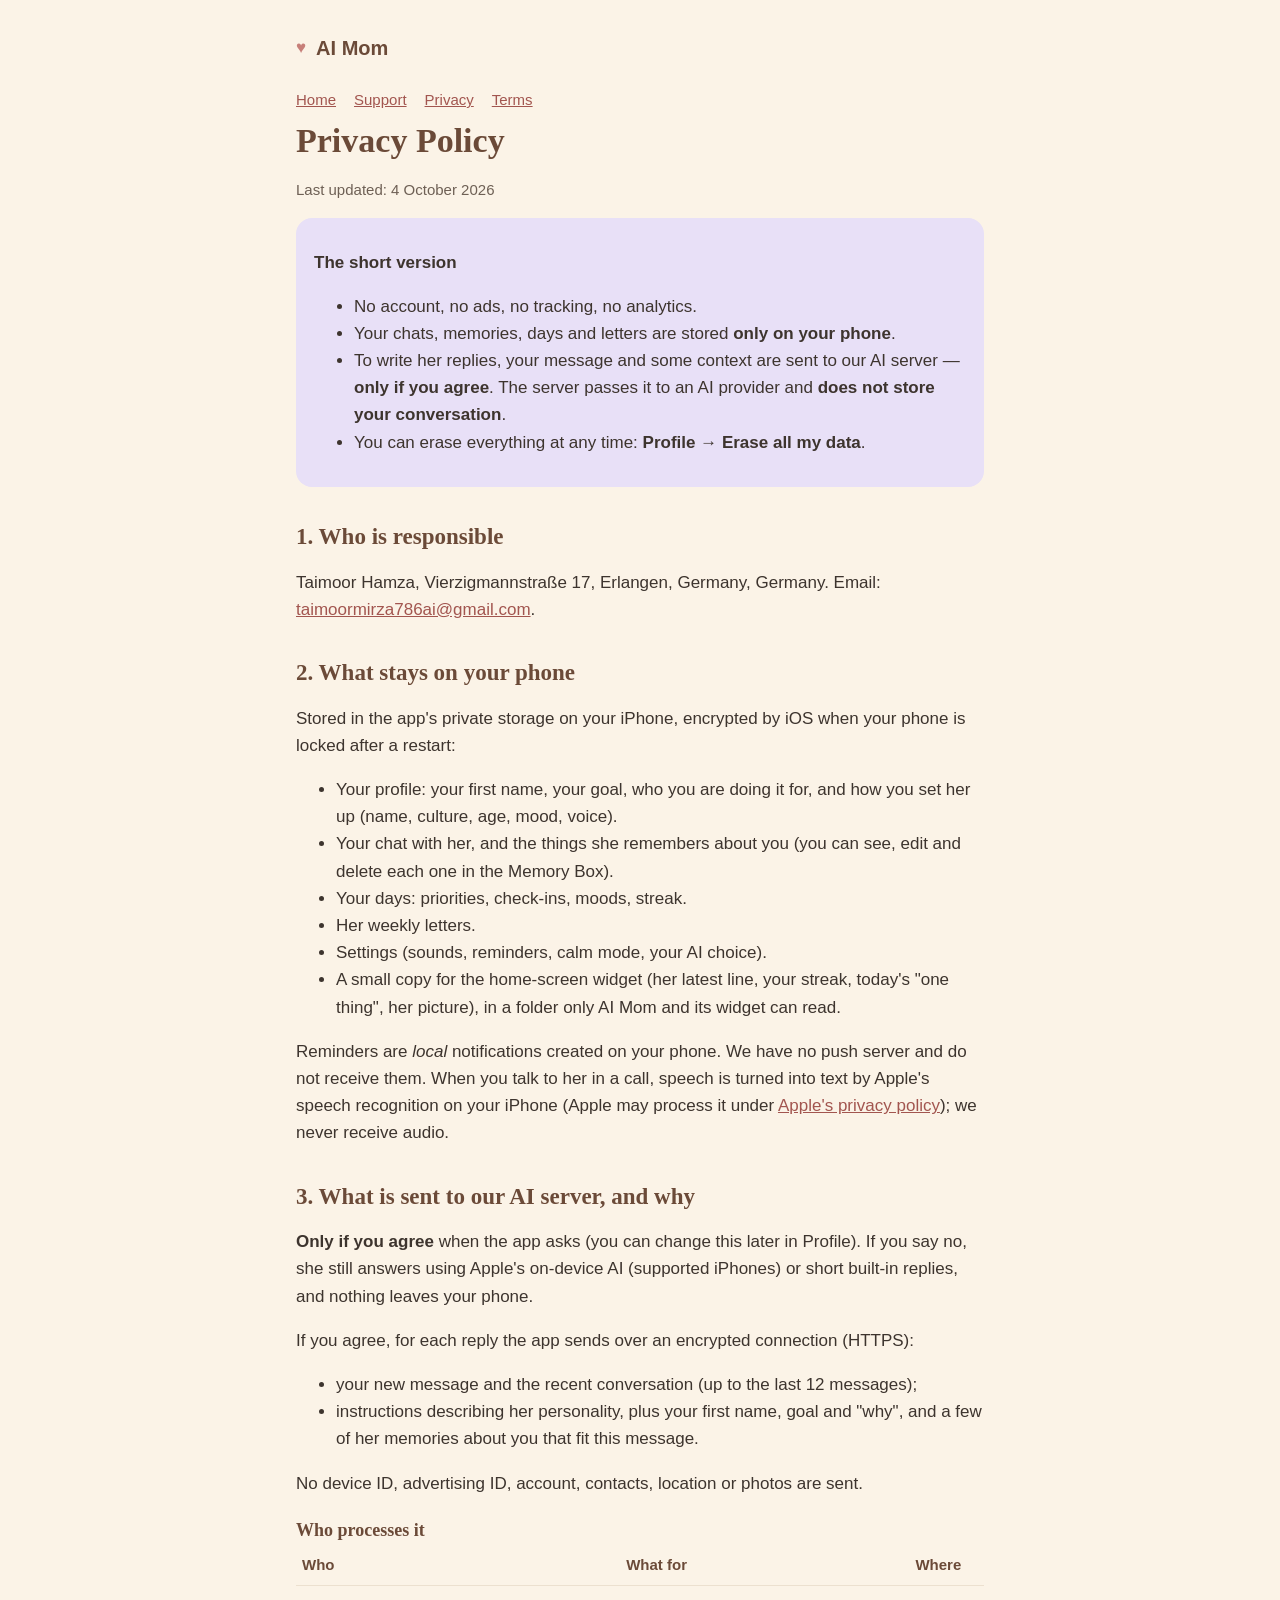
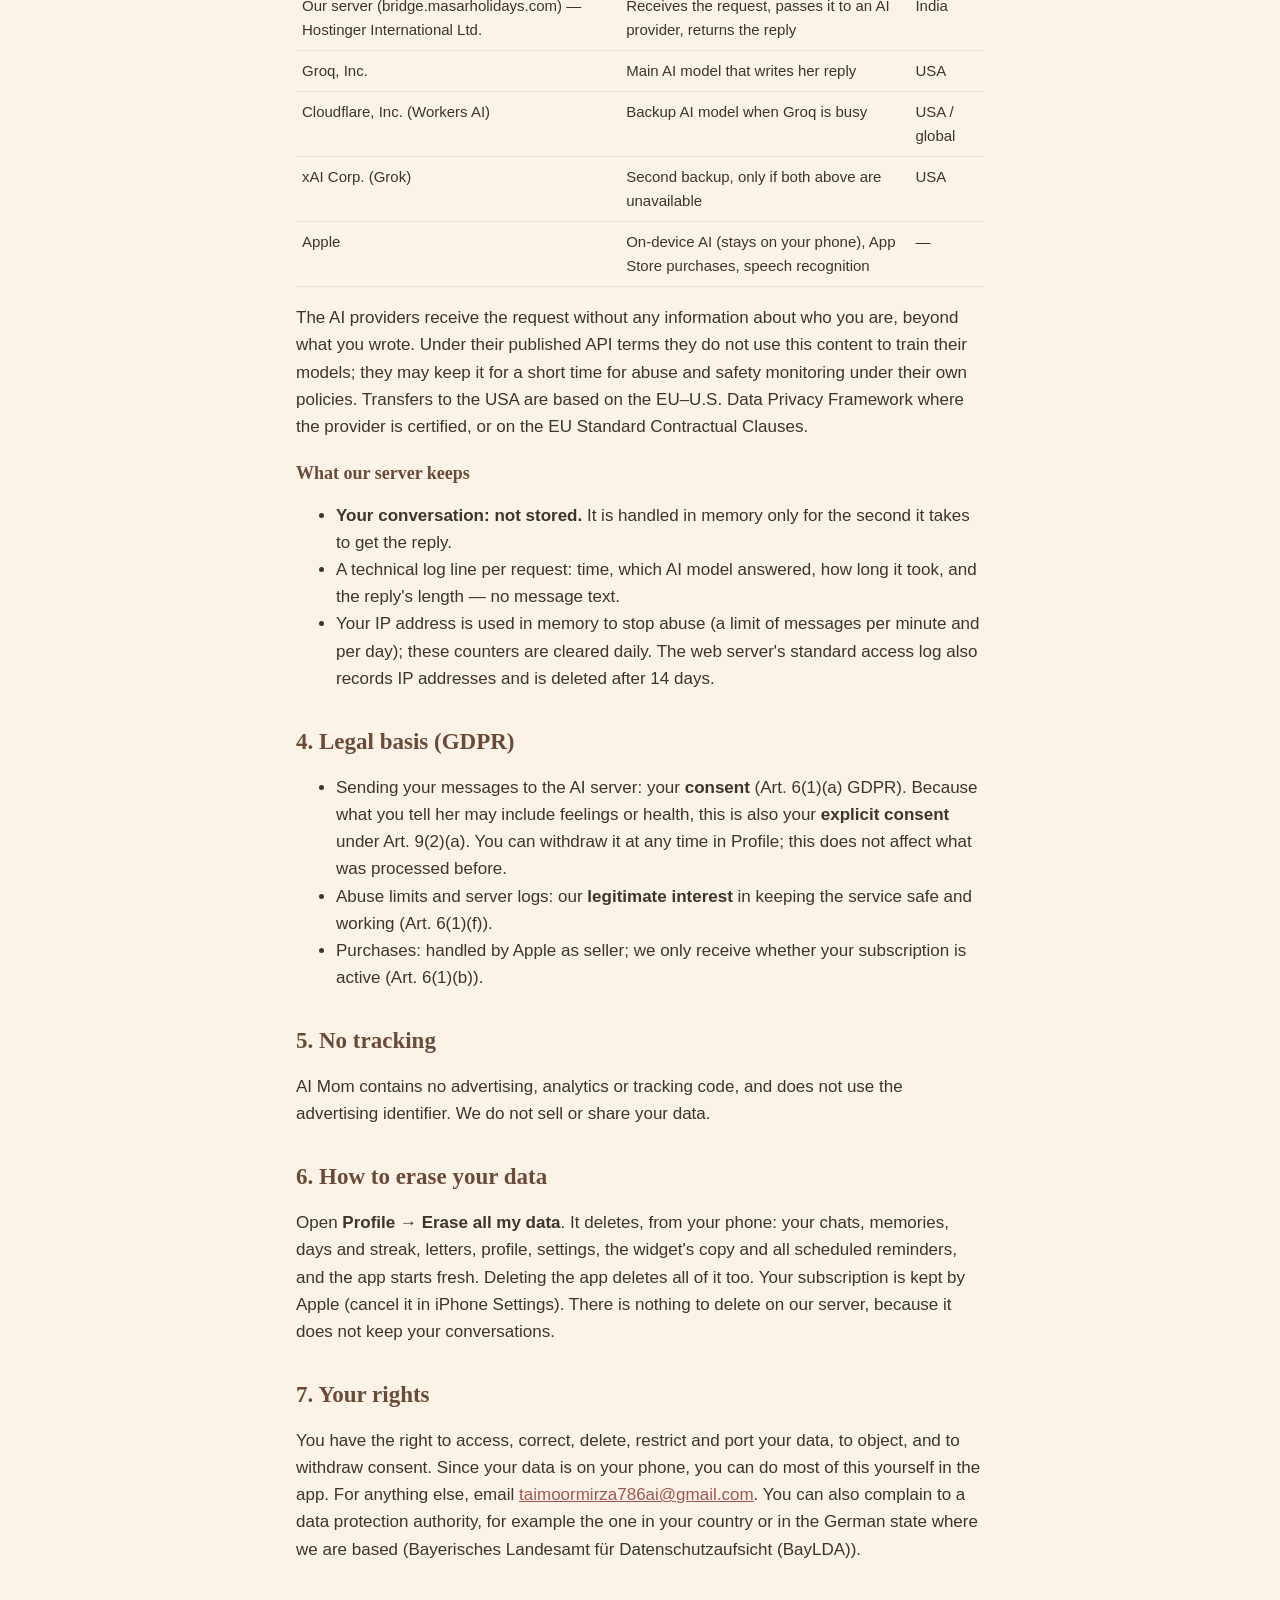
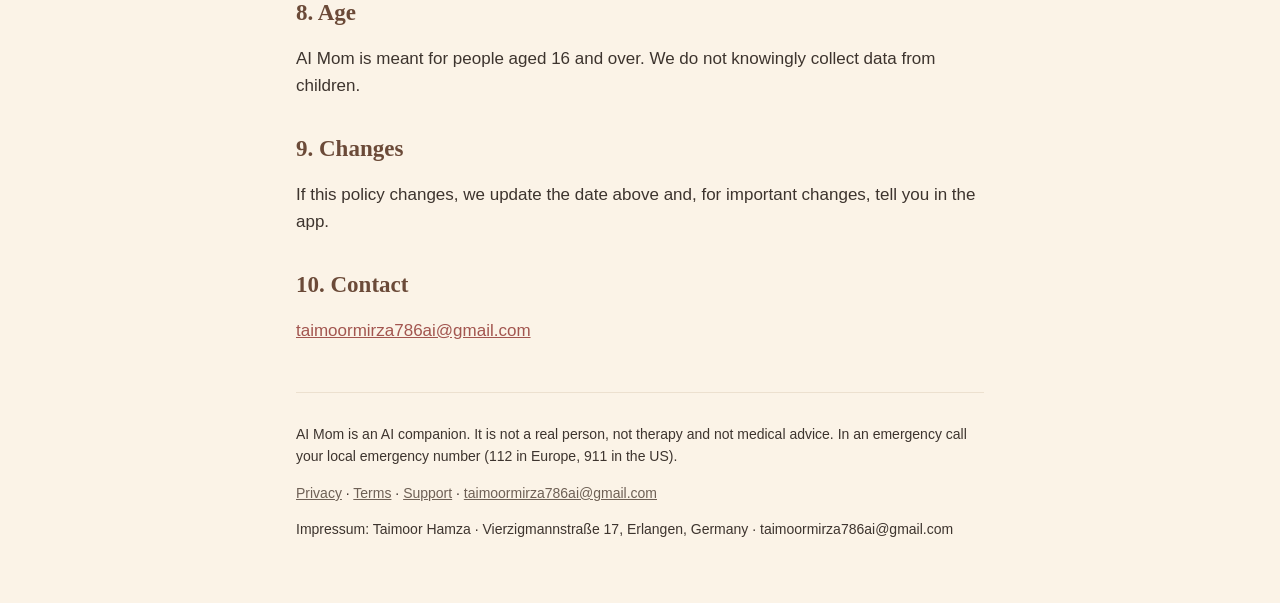
==== privacy.html @ b88cf992 "AI Mom website: privacy, terms, support" ====
<!doctype html>
<html lang="en">
<head>
<meta charset="utf-8">
<meta name="viewport" content="width=device-width, initial-scale=1">
<title>AI Mom Privacy Policy</title>
<meta name="description" content="How AI Mom handles your data: no account, no tracking, data on your phone.">
<link rel="stylesheet" href="style.css">
</head>
<body>
<div class="wrap">
<header class="top"><span class="heart" aria-hidden="true">&#9829;</span><a href="index.html">AI Mom</a></header>
<nav class="links"><a href="index.html">Home</a><a href="support.html">Support</a><a href="privacy.html">Privacy</a><a href="terms.html">Terms</a></nav>

<main>
<h1>Privacy Policy</h1>
<p class="muted">Last updated: 4 October 2026</p>

<div class="note">
<p><strong>The short version</strong></p>
<ul>
<li>No account, no ads, no tracking, no analytics.</li>
<li>Your chats, memories, days and letters are stored <strong>only on your phone</strong>.</li>
<li>To write her replies, your message and some context are sent to our AI server &mdash; <strong>only if you agree</strong>.
The server passes it to an AI provider and <strong>does not store your conversation</strong>.</li>
<li>You can erase everything at any time: <strong>Profile &rarr; Erase all my data</strong>.</li>
</ul>
</div>

<h2>1. Who is responsible</h2>
<p>Taimoor Hamza, Vierzigmannstraße 17, Erlangen, Germany, Germany. Email: <a href="mailto:taimoormirza786ai@gmail.com">taimoormirza786ai@gmail.com</a>.</p>

<h2>2. What stays on your phone</h2>
<p>Stored in the app's private storage on your iPhone, encrypted by iOS when your phone is locked after a restart:</p>
<ul>
<li>Your profile: your first name, your goal, who you are doing it for, and how you set her up (name, culture, age, mood, voice).</li>
<li>Your chat with her, and the things she remembers about you (you can see, edit and delete each one in the Memory Box).</li>
<li>Your days: priorities, check-ins, moods, streak.</li>
<li>Her weekly letters.</li>
<li>Settings (sounds, reminders, calm mode, your AI choice).</li>
<li>A small copy for the home-screen widget (her latest line, your streak, today's "one thing", her picture), in a folder only AI Mom and its widget can read.</li>
</ul>
<p>Reminders are <em>local</em> notifications created on your phone. We have no push server and do not receive them.
When you talk to her in a call, speech is turned into text by Apple's speech recognition on your iPhone
(Apple may process it under <a href="https://www.apple.com/legal/privacy/">Apple's privacy policy</a>); we never receive audio.</p>

<h2>3. What is sent to our AI server, and why</h2>
<p><strong>Only if you agree</strong> when the app asks (you can change this later in Profile). If you say no, she still answers
using Apple's on-device AI (supported iPhones) or short built-in replies, and nothing leaves your phone.</p>
<p>If you agree, for each reply the app sends over an encrypted connection (HTTPS):</p>
<ul>
<li>your new message and the recent conversation (up to the last 12 messages);</li>
<li>instructions describing her personality, plus your first name, goal and "why", and a few of her memories about you that fit this message.</li>
</ul>
<p>No device ID, advertising ID, account, contacts, location or photos are sent.</p>

<h3>Who processes it</h3>
<div class="scroll"><table>
<tr><th>Who</th><th>What for</th><th>Where</th></tr>
<tr><td>Our server (bridge.masarholidays.com) &mdash; Hostinger International Ltd.</td><td>Receives the request, passes it to an AI provider, returns the reply</td><td>India</td></tr>
<tr><td>Groq, Inc.</td><td>Main AI model that writes her reply</td><td>USA</td></tr>
<tr><td>Cloudflare, Inc. (Workers AI)</td><td>Backup AI model when Groq is busy</td><td>USA / global</td></tr>
<tr><td>xAI Corp. (Grok)</td><td>Second backup, only if both above are unavailable</td><td>USA</td></tr>
<tr><td>Apple</td><td>On-device AI (stays on your phone), App Store purchases, speech recognition</td><td>&mdash;</td></tr>
</table></div>
<p>The AI providers receive the request without any information about who you are, beyond what you wrote.
Under their published API terms they do not use this content to train their models; they may keep it for a short time
for abuse and safety monitoring under their own policies. Transfers to the USA are based on the EU&ndash;U.S. Data Privacy Framework
where the provider is certified, or on the EU Standard Contractual Clauses.</p>

<h3>What our server keeps</h3>
<ul>
<li><strong>Your conversation: not stored.</strong> It is handled in memory only for the second it takes to get the reply.</li>
<li>A technical log line per request: time, which AI model answered, how long it took, and the reply's length &mdash; no message text.</li>
<li>Your IP address is used in memory to stop abuse (a limit of messages per minute and per day); these counters are cleared daily.
The web server's standard access log also records IP addresses and is deleted after 14 days.</li>
</ul>

<h2>4. Legal basis (GDPR)</h2>
<ul>
<li>Sending your messages to the AI server: your <strong>consent</strong> (Art. 6(1)(a) GDPR). Because what you tell her may include
feelings or health, this is also your <strong>explicit consent</strong> under Art. 9(2)(a). You can withdraw it at any time in Profile;
this does not affect what was processed before.</li>
<li>Abuse limits and server logs: our <strong>legitimate interest</strong> in keeping the service safe and working (Art. 6(1)(f)).</li>
<li>Purchases: handled by Apple as seller; we only receive whether your subscription is active (Art. 6(1)(b)).</li>
</ul>

<h2>5. No tracking</h2>
<p>AI Mom contains no advertising, analytics or tracking code, and does not use the advertising identifier. We do not sell or share your data.</p>

<h2>6. How to erase your data</h2>
<p>Open <strong>Profile &rarr; Erase all my data</strong>. It deletes, from your phone: your chats, memories, days and streak, letters,
profile, settings, the widget's copy and all scheduled reminders, and the app starts fresh. Deleting the app deletes all of it too.
Your subscription is kept by Apple (cancel it in iPhone Settings). There is nothing to delete on our server, because it does not keep your conversations.</p>

<h2>7. Your rights</h2>
<p>You have the right to access, correct, delete, restrict and port your data, to object, and to withdraw consent.
Since your data is on your phone, you can do most of this yourself in the app. For anything else, email
<a href="mailto:taimoormirza786ai@gmail.com">taimoormirza786ai@gmail.com</a>. You can also complain to a data protection authority,
for example the one in your country or in the German state where we are based (Bayerisches Landesamt für Datenschutzaufsicht (BayLDA)).</p>

<h2>8. Age</h2>
<p>AI Mom is meant for people aged 16 and over. We do not knowingly collect data from children.</p>

<h2>9. Changes</h2>
<p>If this policy changes, we update the date above and, for important changes, tell you in the app.</p>

<h2>10. Contact</h2>
<p><a href="mailto:taimoormirza786ai@gmail.com">taimoormirza786ai@gmail.com</a></p>
</main>
<footer>
<p>AI Mom is an AI companion. It is not a real person, not therapy and not medical advice.
In an emergency call your local emergency number (112 in Europe, 911 in the US).</p>
<p><a href="privacy.html">Privacy</a> · <a href="terms.html">Terms</a> · <a href="support.html">Support</a> ·
<a href="mailto:taimoormirza786ai@gmail.com">taimoormirza786ai@gmail.com</a></p>
<p>Impressum: Taimoor Hamza · Vierzigmannstraße 17, Erlangen, Germany · taimoormirza786ai@gmail.com</p>
</footer>
</div>
</body>
</html>
---- style.css ----
/* AI Mom — shared style for the public pages. Palette = the app's (AMTheme.swift).
   System fonts on purpose: loading Google Fonts sends every visitor's IP to
   Google, which German courts have ruled needs consent (LG München, 2022). */
:root {
  --cream: #FBF3E7; --card: #FFFDF7; --dim: #F3E7D5; --line: #ECE0CF;
  --ink: #3D342E; --muted: #6E6055; --brown: #6B4A38;
  --rose: #C77F79; --rose-deep: #A2554F; --rose-soft: #F0DAD3;
  --lav-soft: #E8E0F7; --lav-deep: #6E5FB8; --gold: #C9A34A;
}
@media (prefers-color-scheme: dark) {
  :root {
    --cream: #2B2235; --card: #3B3358; --dim: #342B47; --line: #4A4068;
    --ink: #FFFDF7; --muted: #D9CFE6; --brown: #F0DAD3;
    --rose-deep: #F0B3AC; --rose-soft: #4A3550; --lav-soft: #3F3660; --lav-deep: #C6B8EC;
  }
}
* { box-sizing: border-box; }
html { -webkit-text-size-adjust: 100%; }
body {
  margin: 0; background: var(--cream); color: var(--ink);
  font: 17px/1.6 -apple-system, BlinkMacSystemFont, "Segoe UI", Roboto, sans-serif;
}
.wrap { max-width: 720px; margin: 0 auto; padding: 24px 16px 48px; }
header.top { display: flex; align-items: center; gap: 10px; padding: 8px 0 24px; }
header.top a { color: var(--brown); text-decoration: none; font-weight: 700; font-size: 20px; }
.heart { color: var(--rose); }
nav.links { display: flex; flex-wrap: wrap; gap: 6px 18px; font-size: 15px; }
nav.links a { color: var(--rose-deep); }
h1, h2, h3 { font-family: Georgia, "Times New Roman", serif; color: var(--brown); line-height: 1.25; }
h1 { font-size: 34px; margin: 8px 0 12px; }
h2 { font-size: 23px; margin: 36px 0 8px; }
h3 { font-size: 18px; margin: 22px 0 4px; }
p, li { color: var(--ink); }
.muted { color: var(--muted); font-size: 15px; }
a { color: var(--rose-deep); }
.card { background: var(--card); border: 1px solid var(--line); border-radius: 20px; padding: 18px 20px; margin: 16px 0; }
.note { background: var(--lav-soft); border-radius: 16px; padding: 14px 18px; margin: 16px 0; }
.warn { background: var(--rose-soft); border-radius: 16px; padding: 14px 18px; margin: 16px 0; }
.hero { text-align: center; padding: 24px 0 8px; }
.hero p.lead { font-size: 20px; color: var(--muted); margin: 0 auto; max-width: 520px; }
.btn { display: inline-block; margin-top: 20px; background: var(--rose-deep); color: #fff; text-decoration: none;
  padding: 14px 28px; border-radius: 999px; font-weight: 700; }
.grid { display: grid; grid-template-columns: repeat(auto-fit, minmax(200px, 1fr)); gap: 12px; }
.grid .card { margin: 0; }
.grid h3 { margin-top: 0; }
table { width: 100%; border-collapse: collapse; font-size: 15px; }
th, td { text-align: left; vertical-align: top; padding: 8px 6px; border-bottom: 1px solid var(--line); }
th { color: var(--brown); }
.scroll { overflow-x: auto; }
details { background: var(--card); border: 1px solid var(--line); border-radius: 16px; padding: 12px 16px; margin: 10px 0; }
summary { font-weight: 700; color: var(--brown); cursor: pointer; }
footer { margin-top: 48px; padding-top: 16px; border-top: 1px solid var(--line); font-size: 14px; color: var(--muted); }
footer a { color: var(--muted); }
code { background: var(--dim); padding: 1px 6px; border-radius: 6px; font-size: 15px; }
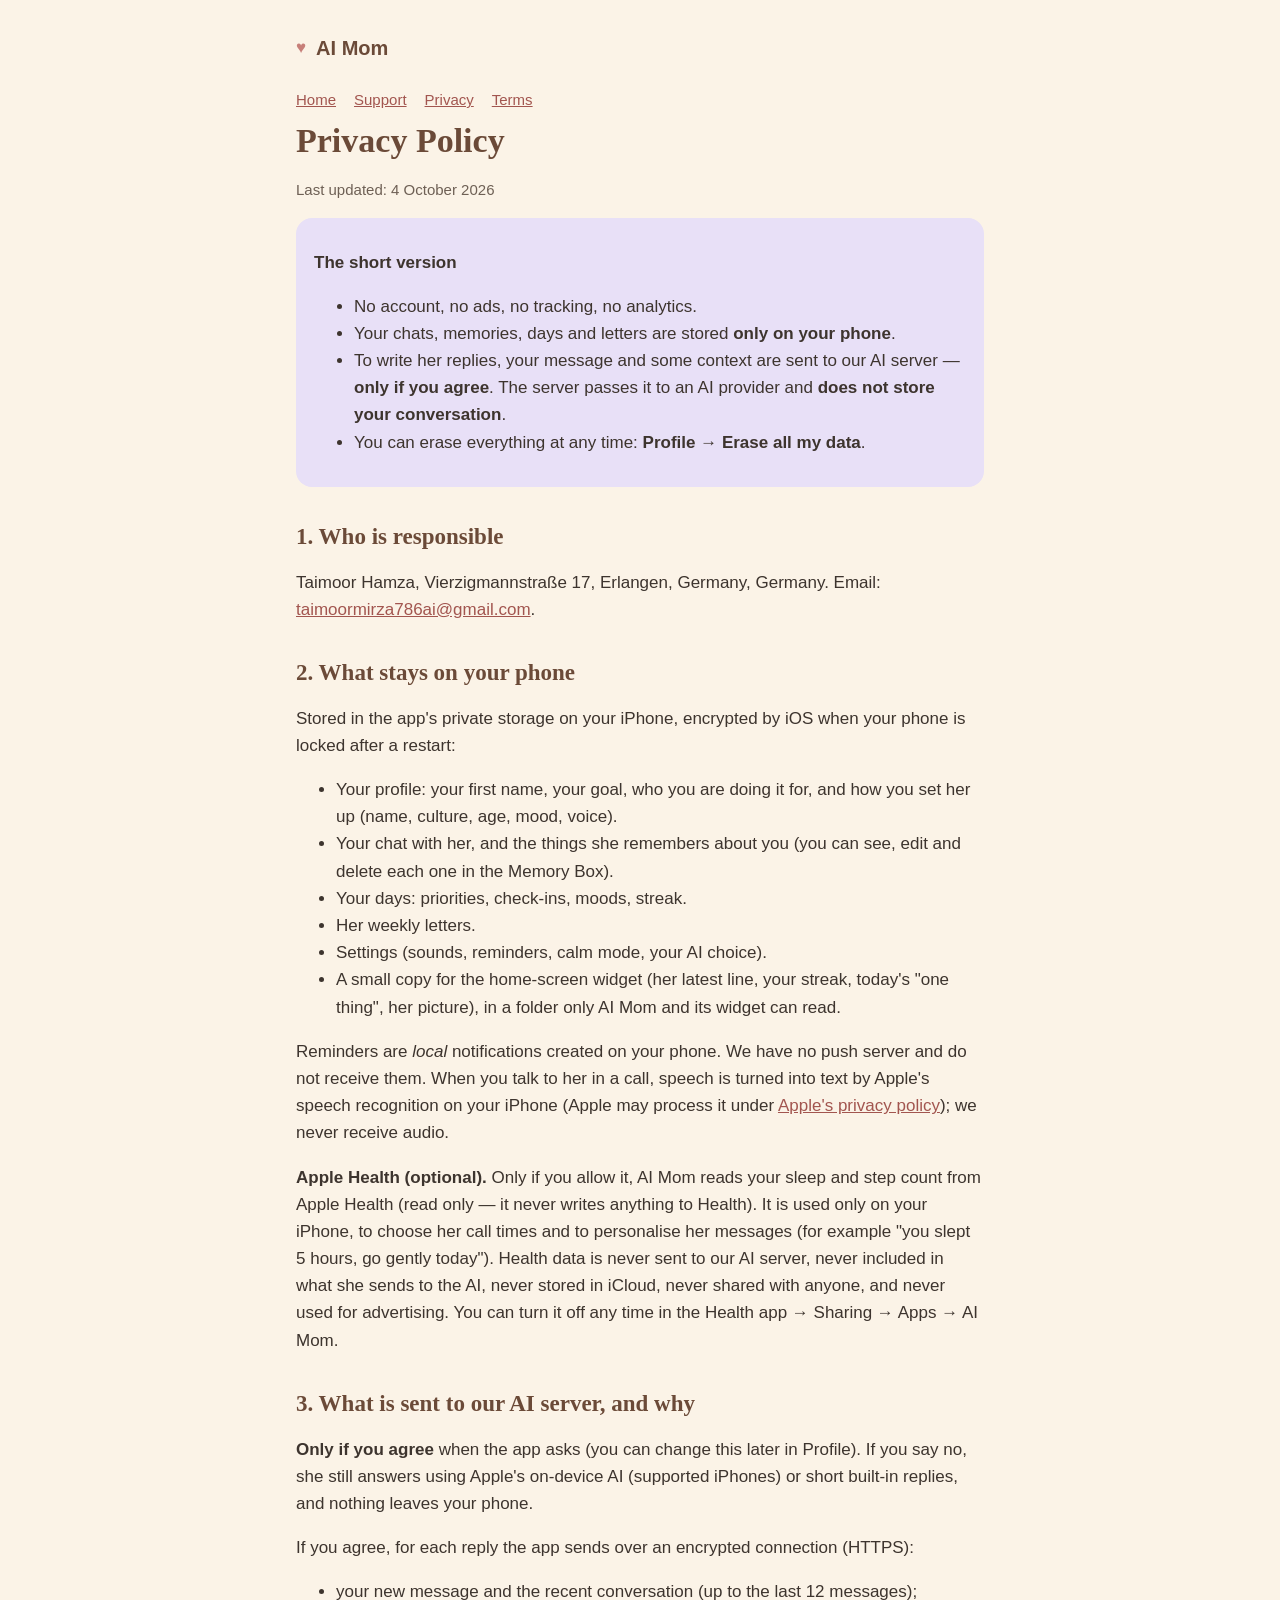
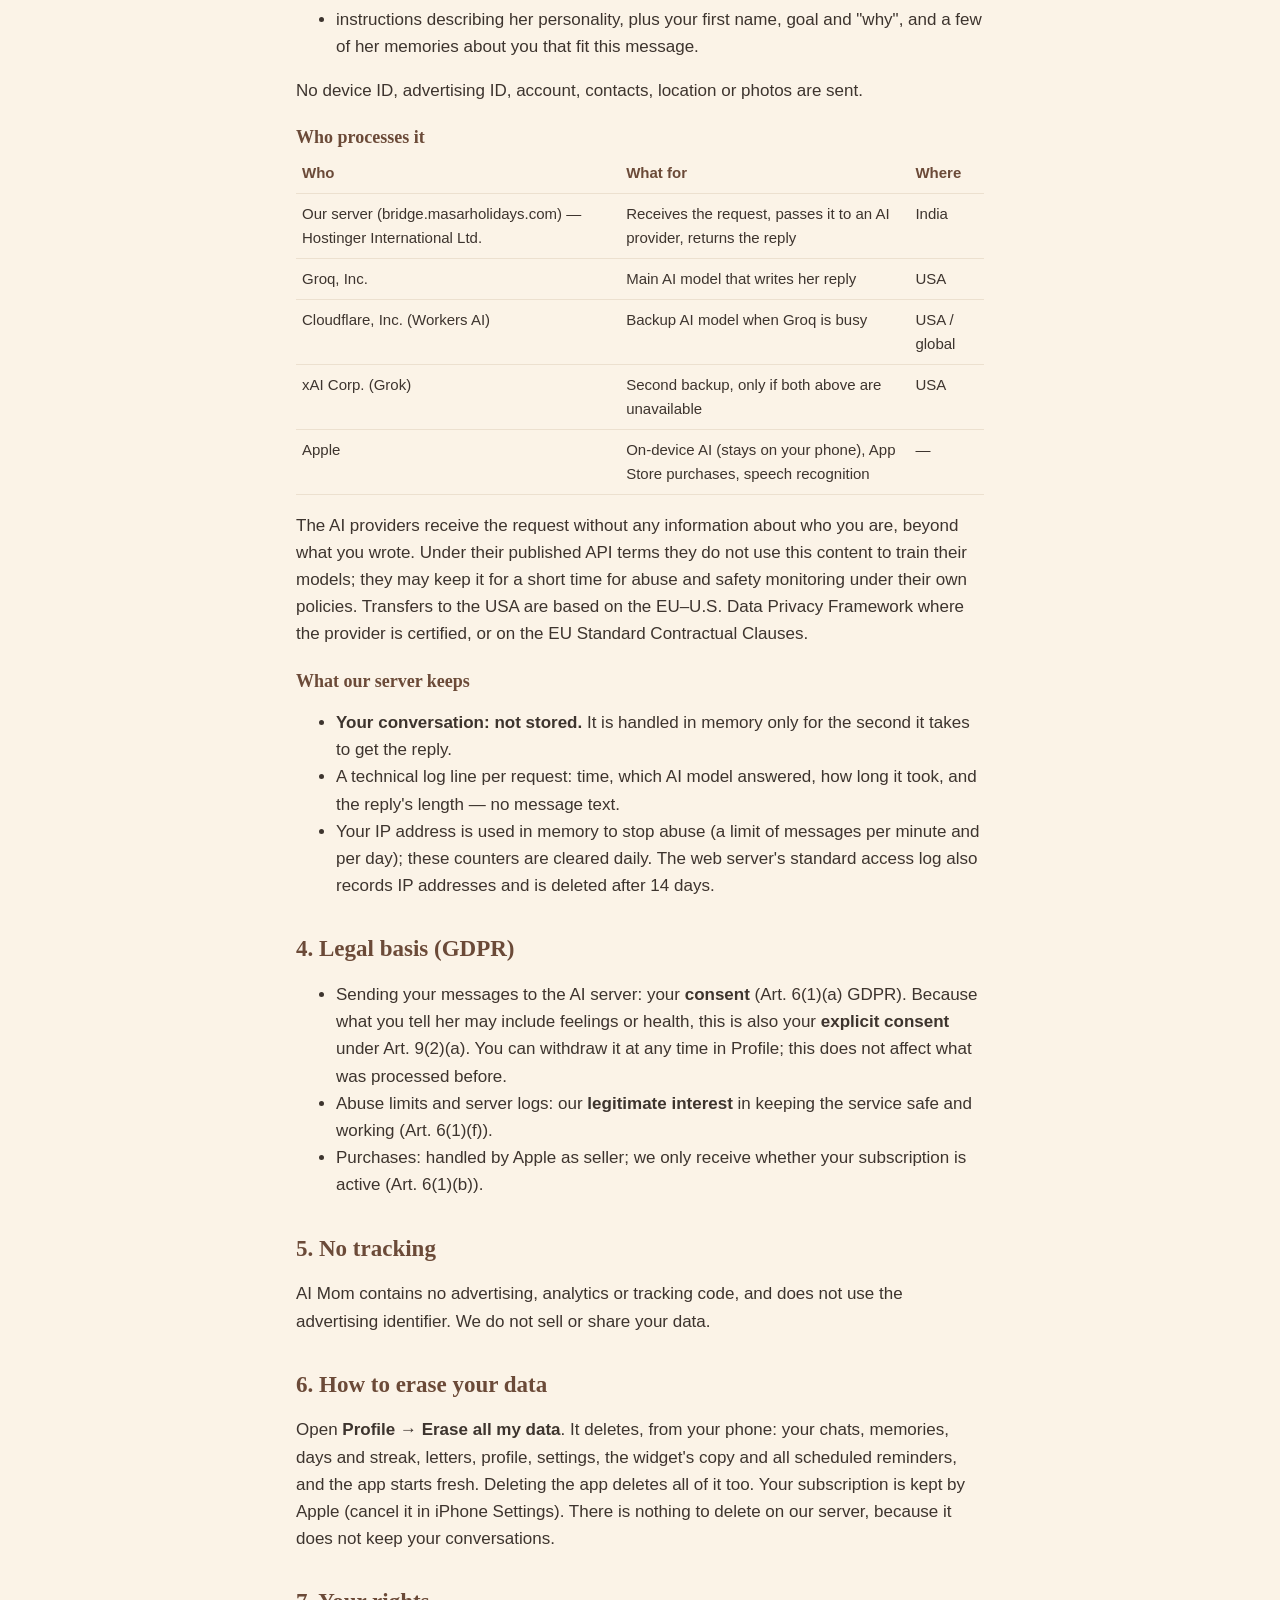
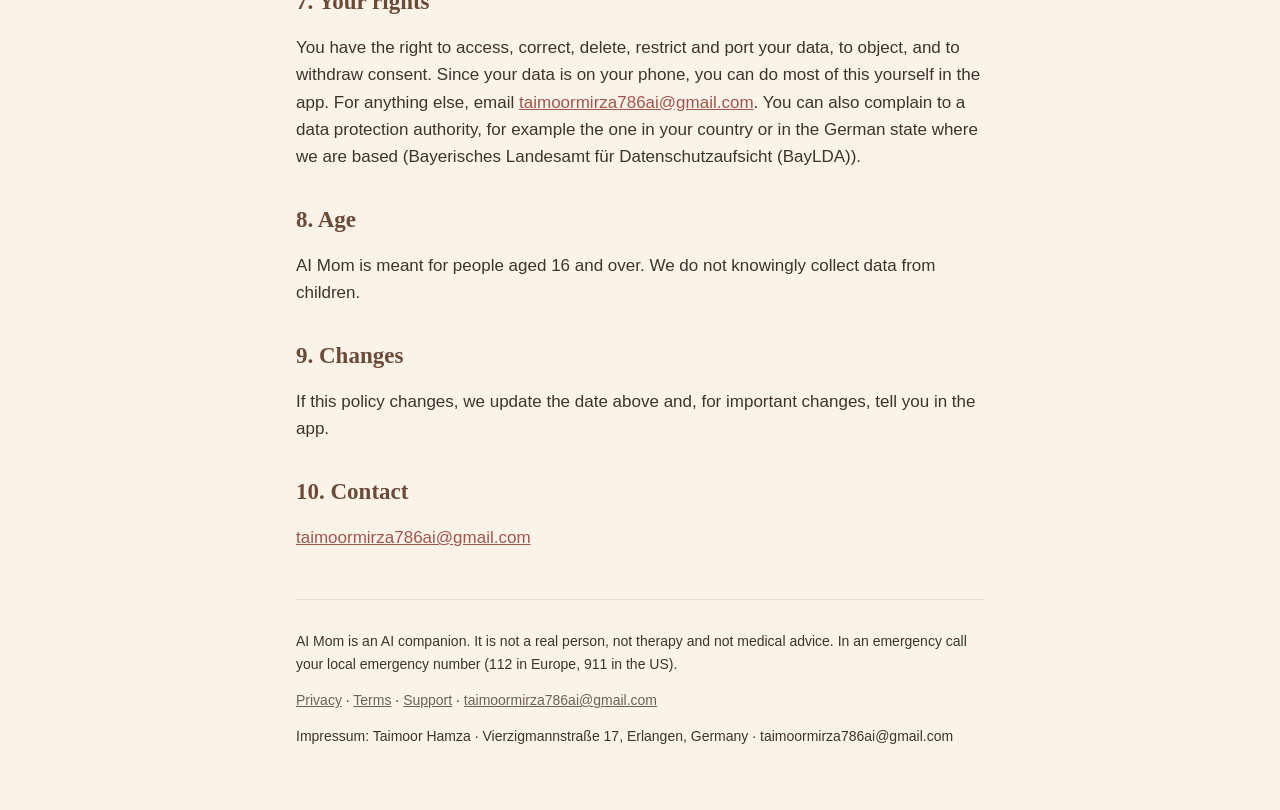
==== commit 85fa6acb: "Privacy: Apple Health data stays on the device" ====
--- a/privacy.html
+++ b/privacy.html
@@ -43,6 +43,10 @@
 <p>Reminders are <em>local</em> notifications created on your phone. We have no push server and do not receive them.
 When you talk to her in a call, speech is turned into text by Apple's speech recognition on your iPhone
 (Apple may process it under <a href="https://www.apple.com/legal/privacy/">Apple's privacy policy</a>); we never receive audio.</p>
+<p><strong>Apple Health (optional).</strong> Only if you allow it, AI Mom reads your sleep and step count from Apple Health (read only — it never writes anything to Health).
+It is used only on your iPhone, to choose her call times and to personalise her messages (for example "you slept 5 hours, go gently today").
+Health data is never sent to our AI server, never included in what she sends to the AI, never stored in iCloud, never shared with anyone, and never used for advertising.
+You can turn it off any time in the Health app → Sharing → Apps → AI Mom.</p>
 
 <h2>3. What is sent to our AI server, and why</h2>
 <p><strong>Only if you agree</strong> when the app asks (you can change this later in Profile). If you say no, she still answers
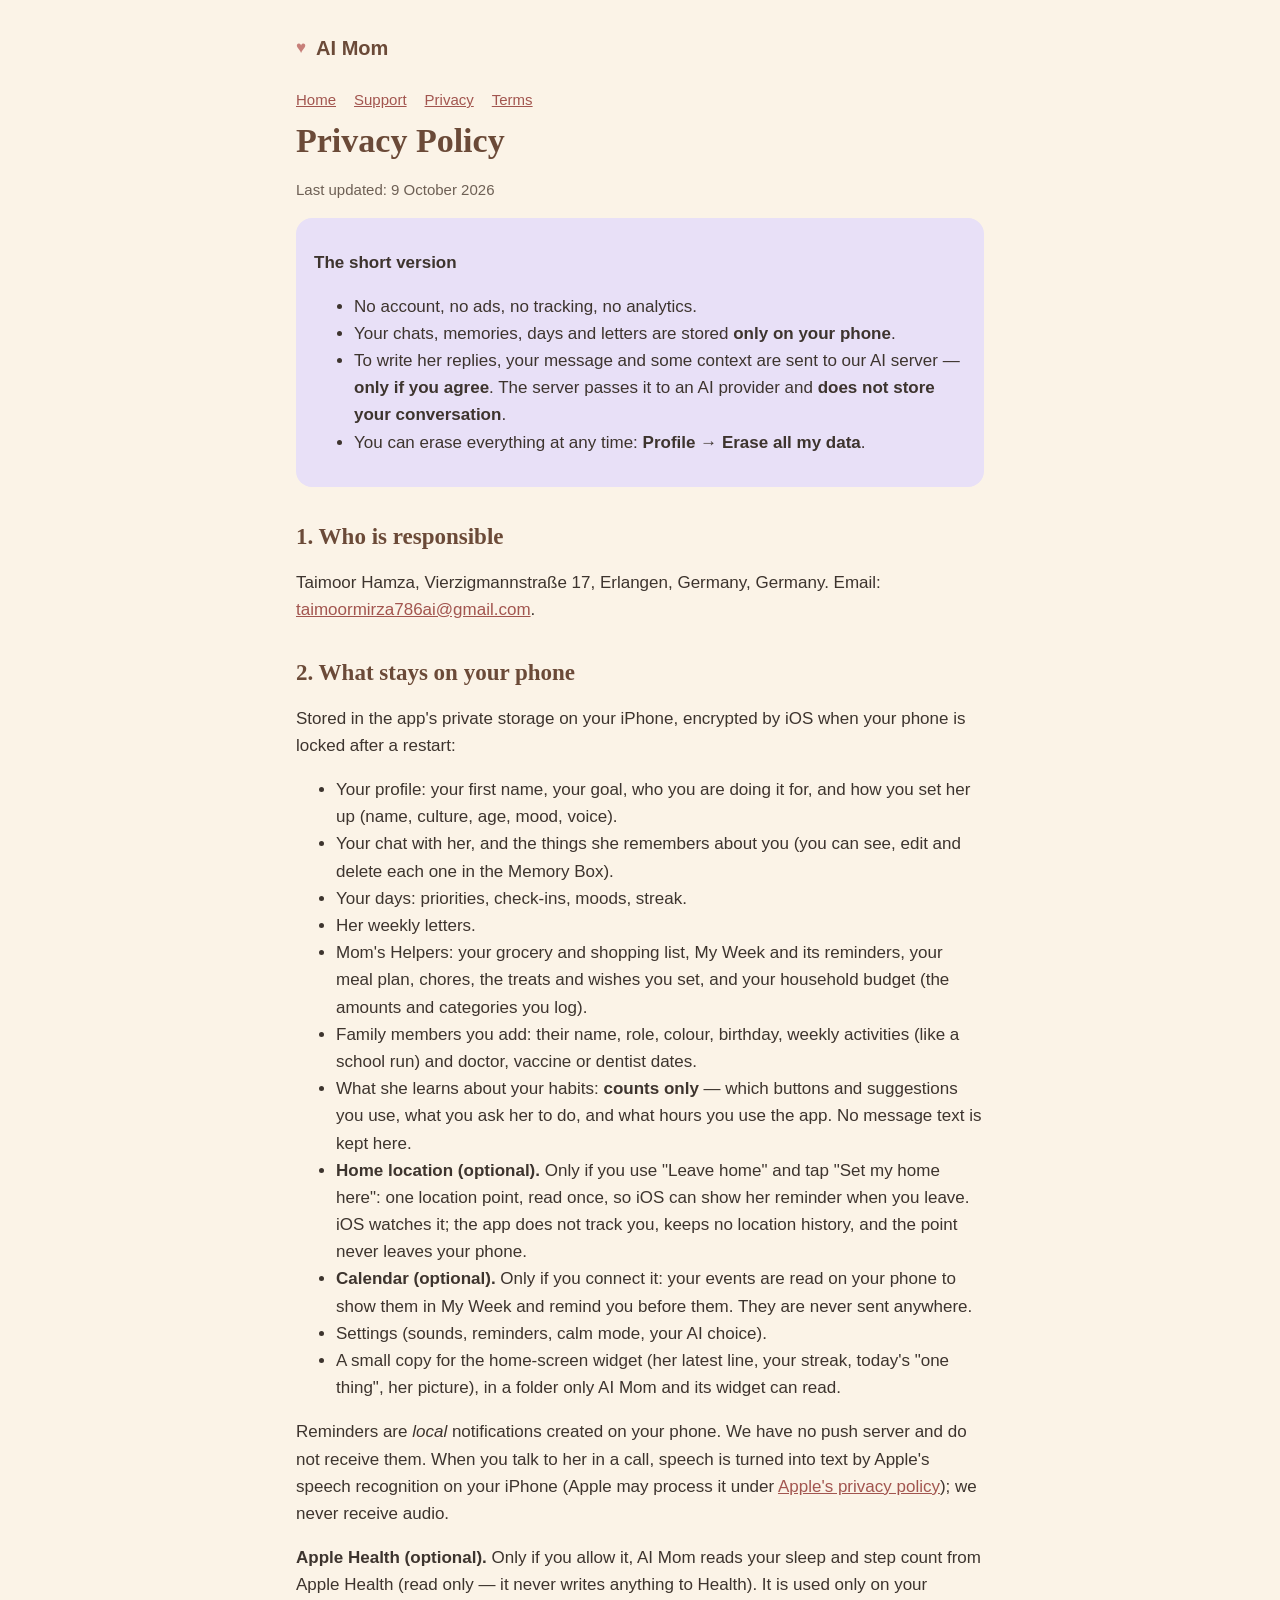
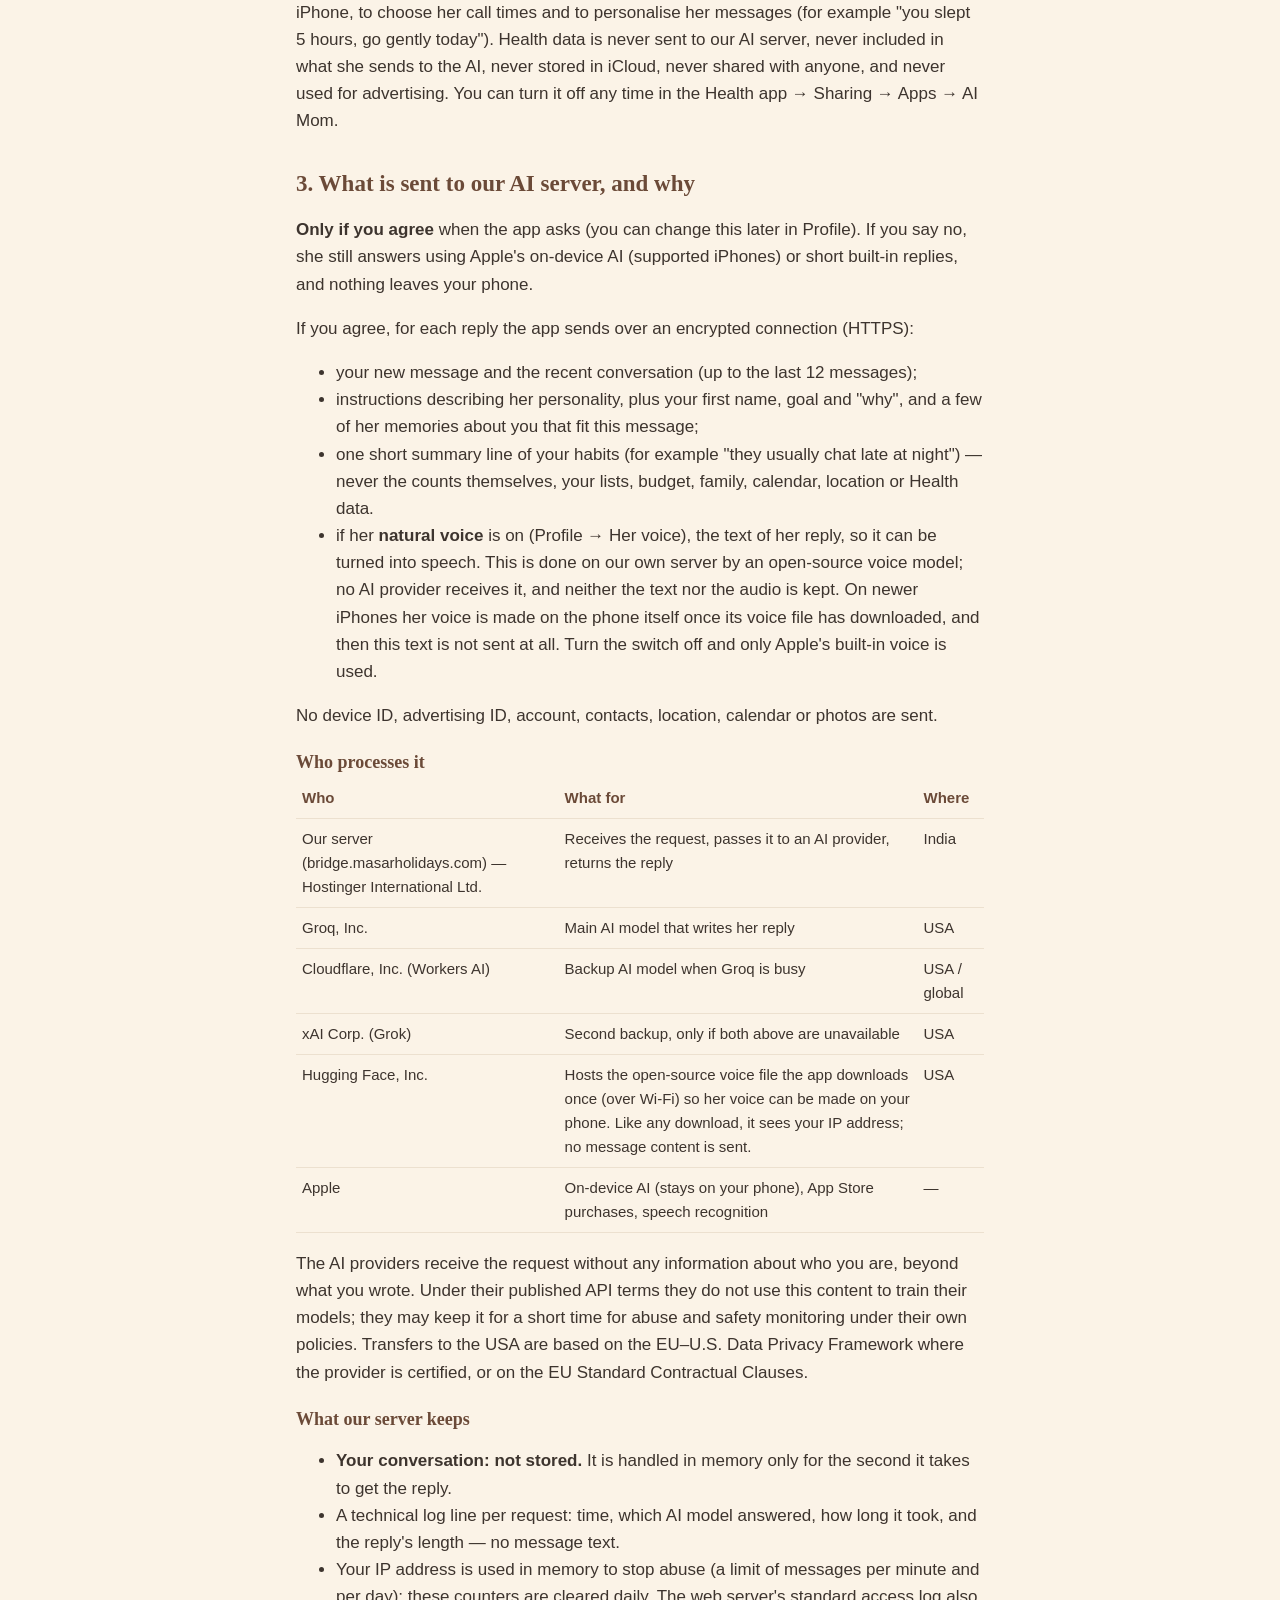
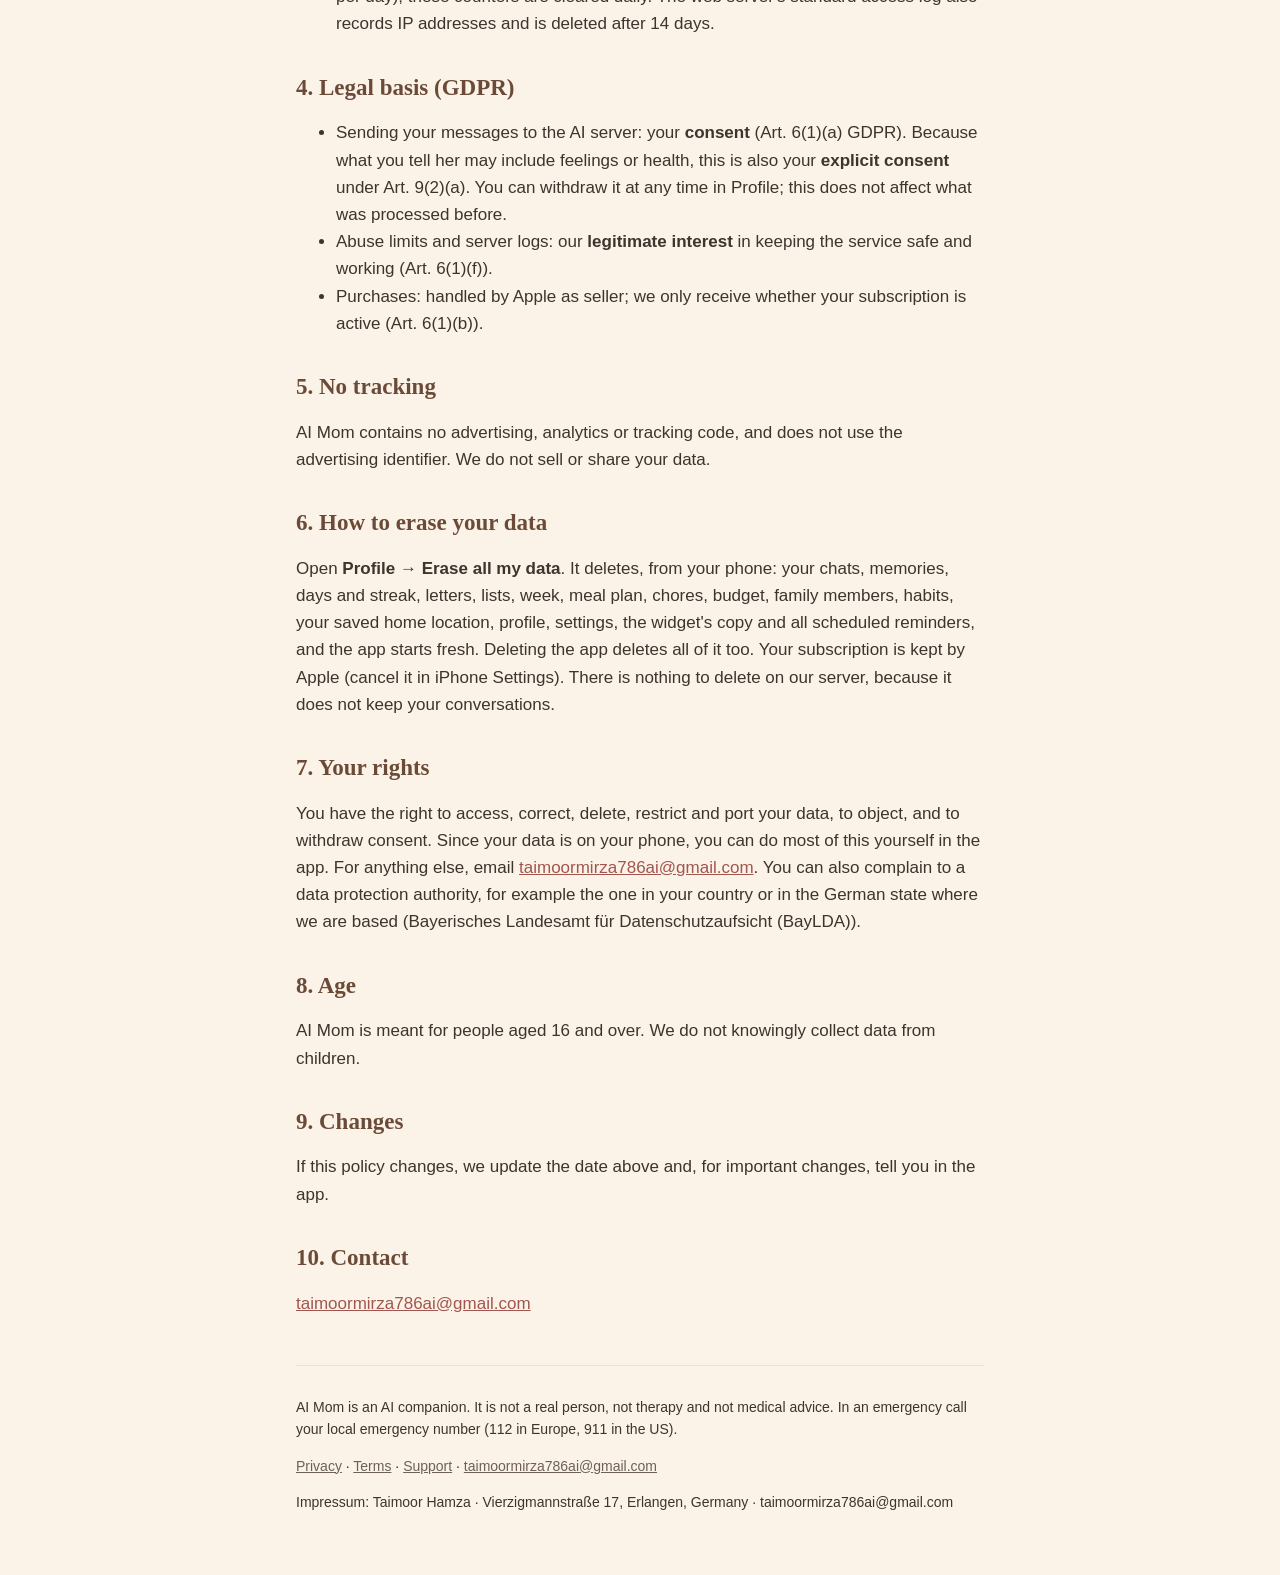
==== commit f42f5856: "Update privacy policy for Mom's Helpers, family, habits, location and calendar Co-Authored-By: Claud" ====
--- a/privacy.html
+++ b/privacy.html
@@ -14,7 +14,7 @@
 
 <main>
 <h1>Privacy Policy</h1>
-<p class="muted">Last updated: 4 October 2026</p>
+<p class="muted">Last updated: 9 October 2026</p>
 
 <div class="note">
 <p><strong>The short version</strong></p>
@@ -37,6 +37,11 @@
 <li>Your chat with her, and the things she remembers about you (you can see, edit and delete each one in the Memory Box).</li>
 <li>Your days: priorities, check-ins, moods, streak.</li>
 <li>Her weekly letters.</li>
+<li>Mom's Helpers: your grocery and shopping list, My Week and its reminders, your meal plan, chores, the treats and wishes you set, and your household budget (the amounts and categories you log).</li>
+<li>Family members you add: their name, role, colour, birthday, weekly activities (like a school run) and doctor, vaccine or dentist dates.</li>
+<li>What she learns about your habits: <strong>counts only</strong> &mdash; which buttons and suggestions you use, what you ask her to do, and what hours you use the app. No message text is kept here.</li>
+<li><strong>Home location (optional).</strong> Only if you use "Leave home" and tap "Set my home here": one location point, read once, so iOS can show her reminder when you leave. iOS watches it; the app does not track you, keeps no location history, and the point never leaves your phone.</li>
+<li><strong>Calendar (optional).</strong> Only if you connect it: your events are read on your phone to show them in My Week and remind you before them. They are never sent anywhere.</li>
 <li>Settings (sounds, reminders, calm mode, your AI choice).</li>
 <li>A small copy for the home-screen widget (her latest line, your streak, today's "one thing", her picture), in a folder only AI Mom and its widget can read.</li>
 </ul>
@@ -54,9 +59,11 @@
 <p>If you agree, for each reply the app sends over an encrypted connection (HTTPS):</p>
 <ul>
 <li>your new message and the recent conversation (up to the last 12 messages);</li>
-<li>instructions describing her personality, plus your first name, goal and "why", and a few of her memories about you that fit this message.</li>
+<li>instructions describing her personality, plus your first name, goal and "why", and a few of her memories about you that fit this message;</li>
+<li>one short summary line of your habits (for example "they usually chat late at night") &mdash; never the counts themselves, your lists, budget, family, calendar, location or Health data.</li>
+<li>if her <strong>natural voice</strong> is on (Profile &rarr; Her voice), the text of her reply, so it can be turned into speech. This is done on our own server by an open-source voice model; no AI provider receives it, and neither the text nor the audio is kept. On newer iPhones her voice is made on the phone itself once its voice file has downloaded, and then this text is not sent at all. Turn the switch off and only Apple's built-in voice is used.</li>
 </ul>
-<p>No device ID, advertising ID, account, contacts, location or photos are sent.</p>
+<p>No device ID, advertising ID, account, contacts, location, calendar or photos are sent.</p>
 
 <h3>Who processes it</h3>
 <div class="scroll"><table>
@@ -65,6 +72,7 @@
 <tr><td>Groq, Inc.</td><td>Main AI model that writes her reply</td><td>USA</td></tr>
 <tr><td>Cloudflare, Inc. (Workers AI)</td><td>Backup AI model when Groq is busy</td><td>USA / global</td></tr>
 <tr><td>xAI Corp. (Grok)</td><td>Second backup, only if both above are unavailable</td><td>USA</td></tr>
+<tr><td>Hugging Face, Inc.</td><td>Hosts the open-source voice file the app downloads once (over Wi-Fi) so her voice can be made on your phone. Like any download, it sees your IP address; no message content is sent.</td><td>USA</td></tr>
 <tr><td>Apple</td><td>On-device AI (stays on your phone), App Store purchases, speech recognition</td><td>&mdash;</td></tr>
 </table></div>
 <p>The AI providers receive the request without any information about who you are, beyond what you wrote.
@@ -94,6 +102,7 @@
 
 <h2>6. How to erase your data</h2>
 <p>Open <strong>Profile &rarr; Erase all my data</strong>. It deletes, from your phone: your chats, memories, days and streak, letters,
+lists, week, meal plan, chores, budget, family members, habits, your saved home location,
 profile, settings, the widget's copy and all scheduled reminders, and the app starts fresh. Deleting the app deletes all of it too.
 Your subscription is kept by Apple (cancel it in iPhone Settings). There is nothing to delete on our server, because it does not keep your conversations.</p>
 
